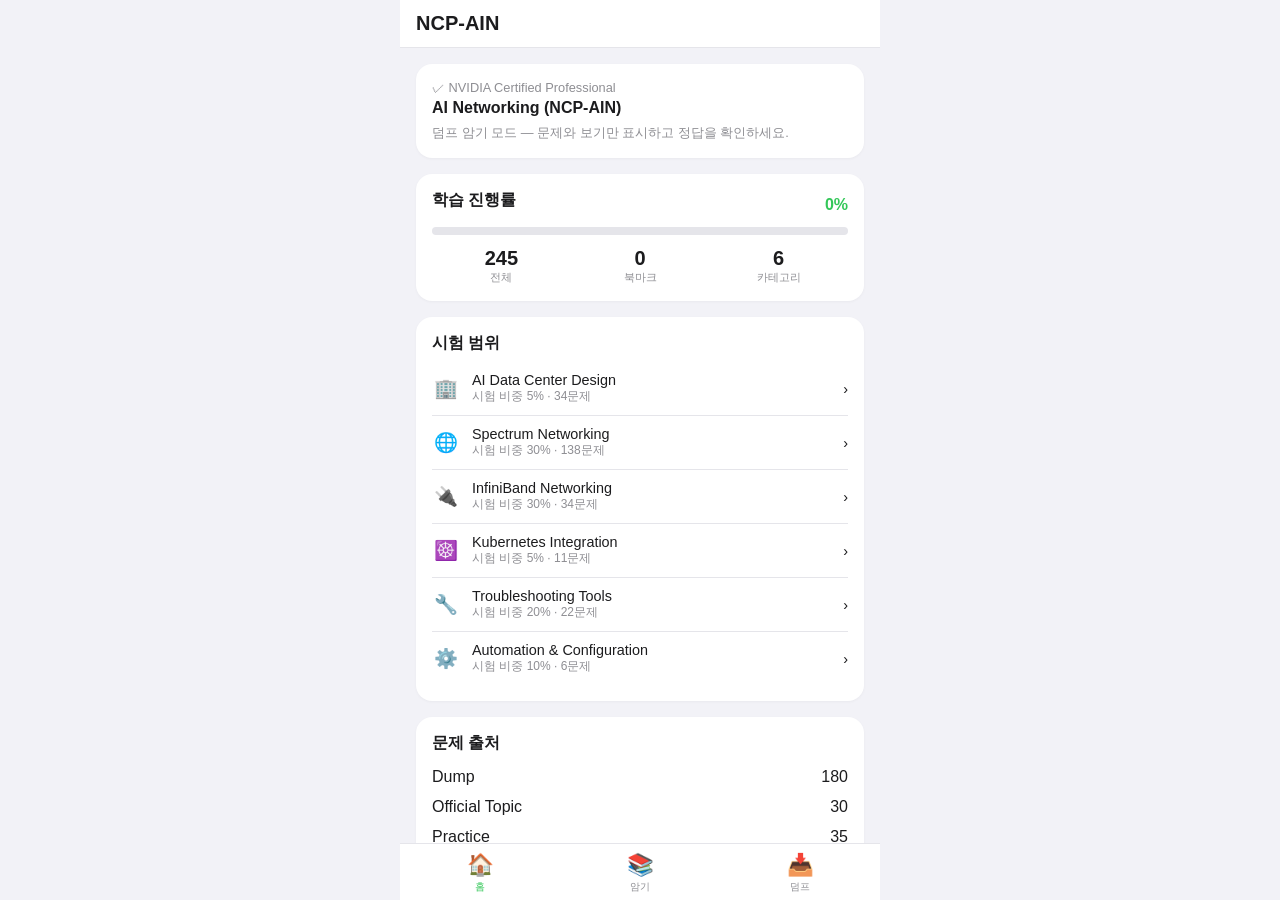
==== web/index.html @ c687dd32 "Add iPhone PWA for Mac-free installation via Safari home screen - Mobile web app with 245 questions," ====
<!DOCTYPE html>
<html lang="ko">
<head>
  <meta charset="UTF-8">
  <meta name="viewport" content="width=device-width, initial-scale=1, maximum-scale=1, user-scalable=no, viewport-fit=cover">
  <meta name="apple-mobile-web-app-capable" content="yes">
  <meta name="apple-mobile-web-app-status-bar-style" content="black-translucent">
  <meta name="apple-mobile-web-app-title" content="NCP-AIN">
  <meta name="theme-color" content="#1a5c2e">
  <title>NCP-AIN 암기</title>
  <link rel="manifest" href="manifest.json">
  <link rel="apple-touch-icon" href="icons/icon-192.png">
  <link rel="stylesheet" href="css/style.css">
</head>
<body>
  <div id="app">
    <header class="top-bar">
      <h1 id="page-title">NCP-AIN</h1>
      <button id="menu-btn" class="icon-btn" aria-label="메뉴" hidden>⋯</button>
    </header>

    <main id="main-content"></main>

    <nav class="tab-bar" role="tablist">
      <button class="tab active" data-tab="home" role="tab">
        <span class="tab-icon">🏠</span><span>홈</span>
      </button>
      <button class="tab" data-tab="study" role="tab">
        <span class="tab-icon">📚</span><span>암기</span>
      </button>
      <button class="tab" data-tab="import" role="tab">
        <span class="tab-icon">📥</span><span>덤프</span>
      </button>
    </nav>
  </div>

  <div id="toast" class="toast" hidden></div>
  <script src="js/app.js" type="module"></script>
</body>
</html>
---- web/css/style.css ----
:root {
  --green: #34c759;
  --green-dark: #1a5c2e;
  --green-light: rgba(52, 199, 89, 0.15);
  --bg: #f2f2f7;
  --card: #ffffff;
  --text: #1c1c1e;
  --text-secondary: #8e8e93;
  --border: #e5e5ea;
  --safe-bottom: env(safe-area-inset-bottom, 0px);
  --safe-top: env(safe-area-inset-top, 0px);
}

* { box-sizing: border-box; -webkit-tap-highlight-color: transparent; }

html, body {
  margin: 0;
  padding: 0;
  font-family: -apple-system, BlinkMacSystemFont, 'SF Pro Text', 'Segoe UI', sans-serif;
  background: var(--bg);
  color: var(--text);
  height: 100%;
  overflow: hidden;
}

#app {
  display: flex;
  flex-direction: column;
  height: 100dvh;
  max-width: 480px;
  margin: 0 auto;
  background: var(--bg);
}

.top-bar {
  padding: calc(12px + var(--safe-top)) 16px 12px;
  background: var(--card);
  border-bottom: 1px solid var(--border);
  display: flex;
  align-items: center;
  justify-content: space-between;
  flex-shrink: 0;
}

.top-bar h1 {
  margin: 0;
  font-size: 1.25rem;
  font-weight: 700;
}

#main-content {
  flex: 1;
  overflow-y: auto;
  -webkit-overflow-scrolling: touch;
  padding: 16px;
  padding-bottom: 8px;
}

.tab-bar {
  display: flex;
  background: var(--card);
  border-top: 1px solid var(--border);
  padding-bottom: var(--safe-bottom);
  flex-shrink: 0;
}

.tab {
  flex: 1;
  display: flex;
  flex-direction: column;
  align-items: center;
  gap: 2px;
  padding: 8px 4px 6px;
  border: none;
  background: none;
  color: var(--text-secondary);
  font-size: 0.65rem;
  cursor: pointer;
}

.tab.active { color: var(--green); }
.tab-icon { font-size: 1.35rem; }

.card {
  background: var(--card);
  border-radius: 16px;
  padding: 16px;
  margin-bottom: 16px;
  box-shadow: 0 1px 3px rgba(0,0,0,0.04);
}

.card h2 { margin: 0 0 8px; font-size: 1rem; }
.card .subtitle { color: var(--text-secondary); font-size: 0.8rem; margin: 0; }

.progress-bar {
  height: 8px;
  background: var(--border);
  border-radius: 4px;
  overflow: hidden;
  margin: 8px 0 12px;
}

.progress-fill {
  height: 100%;
  background: var(--green);
  border-radius: 4px;
  transition: width 0.3s;
}

.stats {
  display: flex;
  text-align: center;
}

.stats > div { flex: 1; }
.stats .num { font-size: 1.25rem; font-weight: 700; }
.stats .label { font-size: 0.7rem; color: var(--text-secondary); }

.category-row {
  display: flex;
  align-items: center;
  gap: 12px;
  padding: 10px 0;
  border: none;
  background: none;
  width: 100%;
  text-align: left;
  font-size: 0.9rem;
  color: var(--text);
  border-bottom: 1px solid var(--border);
  cursor: pointer;
}

.category-row:last-child { border-bottom: none; }
.category-icon { font-size: 1.2rem; width: 28px; text-align: center; }
.category-meta { font-size: 0.75rem; color: var(--text-secondary); }

.chips {
  display: flex;
  gap: 8px;
  overflow-x: auto;
  padding: 8px 0 12px;
  -webkit-overflow-scrolling: touch;
  scrollbar-width: none;
}
.chips::-webkit-scrollbar { display: none; }

.chip {
  flex-shrink: 0;
  padding: 6px 12px;
  border-radius: 999px;
  border: none;
  background: #e5e5ea;
  font-size: 0.75rem;
  font-weight: 500;
  cursor: pointer;
}
.chip.active { background: var(--green-light); color: var(--green-dark); }

.round-banner {
  background: var(--green-light);
  color: var(--green-dark);
  text-align: center;
  padding: 8px;
  font-size: 0.8rem;
  font-weight: 600;
  border-radius: 8px;
  margin-bottom: 12px;
}

.q-header {
  display: flex;
  justify-content: space-between;
  align-items: flex-start;
  margin-bottom: 12px;
  font-size: 0.75rem;
  color: var(--text-secondary);
}

.q-badge {
  display: inline-block;
  padding: 2px 8px;
  border-radius: 999px;
  background: #e5e5ea;
  font-size: 0.65rem;
}

.q-badge.multi { background: #fff3e0; color: #e65100; }

.question-box {
  background: var(--card);
  border-radius: 12px;
  padding: 16px;
  margin-bottom: 12px;
  font-size: 0.95rem;
  font-weight: 500;
  line-height: 1.5;
}

.choice {
  display: flex;
  gap: 12px;
  align-items: flex-start;
  padding: 12px;
  margin-bottom: 8px;
  background: #f2f2f7;
  border-radius: 10px;
  border: 2px solid transparent;
  font-size: 0.875rem;
  line-height: 1.4;
}

.choice.correct {
  background: var(--green-light);
  border-color: var(--green);
}

.choice-label {
  width: 24px;
  height: 24px;
  border-radius: 50%;
  background: #d1d1d6;
  display: flex;
  align-items: center;
  justify-content: center;
  font-weight: 700;
  font-size: 0.75rem;
  flex-shrink: 0;
}

.choice.correct .choice-label {
  background: var(--green);
  color: white;
}

.btn-primary {
  width: 100%;
  padding: 14px;
  border: none;
  border-radius: 12px;
  background: var(--green);
  color: white;
  font-size: 1rem;
  font-weight: 600;
  cursor: pointer;
  margin-top: 8px;
}

.answer-box {
  background: var(--green-light);
  border-radius: 12px;
  padding: 14px;
  margin-top: 12px;
  font-weight: 600;
  font-size: 0.9rem;
}

.nav-bar {
  display: flex;
  justify-content: space-between;
  align-items: center;
  padding: 12px 0;
  margin-top: 8px;
}

.nav-btn {
  background: none;
  border: none;
  color: var(--green);
  font-size: 0.9rem;
  font-weight: 500;
  cursor: pointer;
  padding: 8px 12px;
}

.nav-counter {
  font-size: 0.85rem;
  color: var(--text-secondary);
  font-variant-numeric: tabular-nums;
}

.import-section { margin-bottom: 20px; }
.import-section h3 { margin: 0 0 8px; font-size: 0.95rem; }

.file-btn {
  display: inline-block;
  padding: 12px 16px;
  background: var(--green);
  color: white;
  border-radius: 10px;
  font-weight: 600;
  cursor: pointer;
  margin: 8px 0;
}

.file-btn input { display: none; }

.btn-danger {
  background: none;
  border: none;
  color: #ff3b30;
  font-size: 0.9rem;
  padding: 8px 0;
  cursor: pointer;
}

.toast {
  position: fixed;
  bottom: calc(80px + var(--safe-bottom));
  left: 50%;
  transform: translateX(-50%);
  background: rgba(0,0,0,0.8);
  color: white;
  padding: 10px 20px;
  border-radius: 999px;
  font-size: 0.85rem;
  z-index: 100;
  max-width: 90%;
  text-align: center;
}

.loading {
  text-align: center;
  padding: 40px;
  color: var(--text-secondary);
}

@media (prefers-color-scheme: dark) {
  :root {
    --bg: #000000;
    --card: #1c1c1e;
    --text: #f2f2f7;
    --text-secondary: #8e8e93;
    --border: #38383a;
  }
  .choice { background: #2c2c2e; }
  .chip { background: #38383a; color: var(--text); }
}
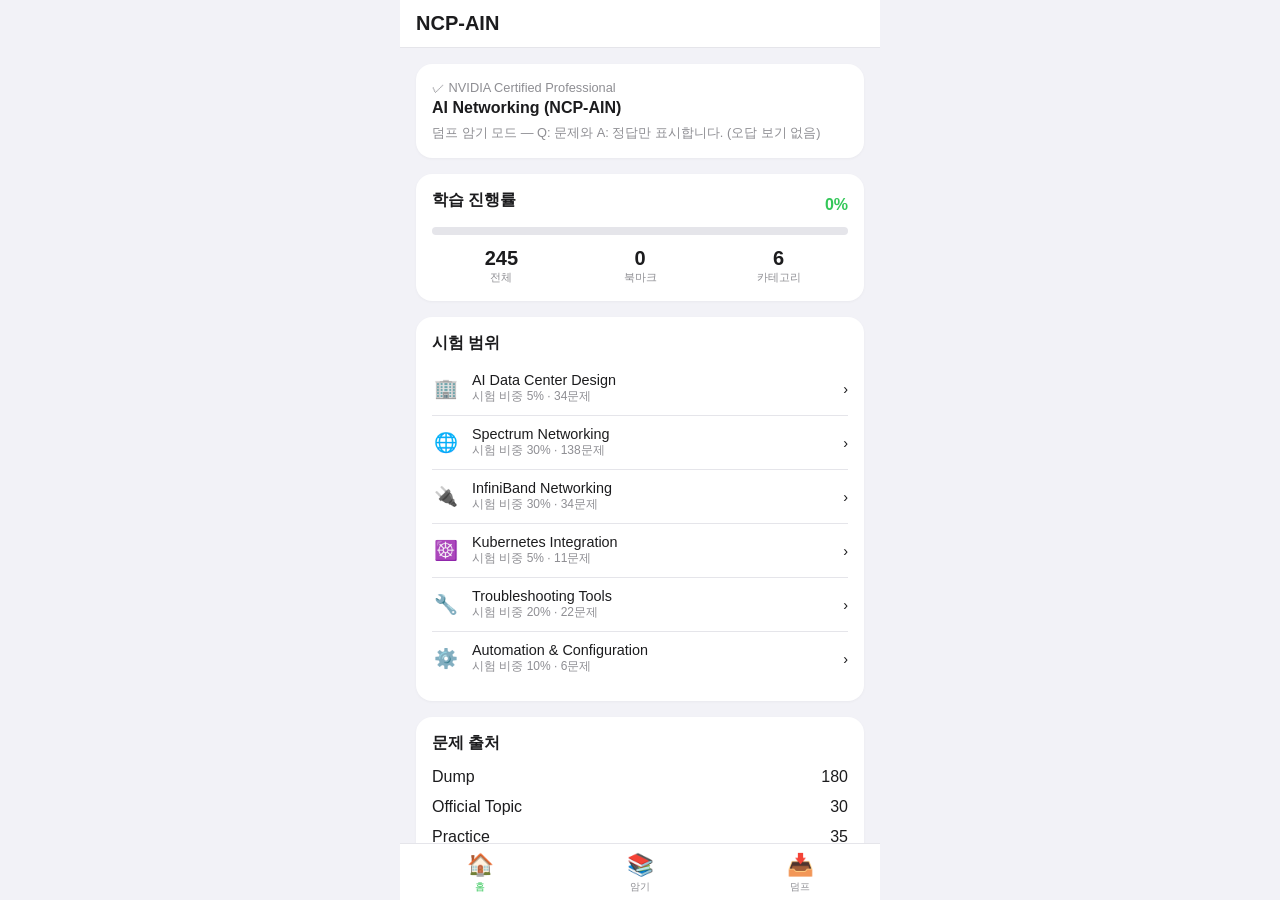
==== commit f8848bb8: "Add cache busting to recover from broken cached app.js Co-authored-by: jjh050713 <jjh050713@users.no" ====
--- a/web/index.html
+++ b/web/index.html
@@ -35,6 +35,6 @@
   </div>
 
   <div id="toast" class="toast" hidden></div>
-  <script src="js/app.js" type="module"></script>
+  <script src="js/app.js?v=5" type="module"></script>
 </body>
 </html>
--- a/web/css/style.css
+++ b/web/css/style.css
@@ -186,6 +186,31 @@
 }
 
 .q-badge.multi { background: #fff3e0; color: #e65100; }
+
+.flashcard {
+  background: var(--card);
+  border-radius: 12px;
+  padding: 16px;
+  margin-bottom: 12px;
+  line-height: 1.6;
+}
+
+.qa-line {
+  margin: 0;
+  font-size: 0.95rem;
+}
+
+.qa-question {
+  font-weight: 500;
+}
+
+.qa-answer {
+  margin-top: 16px;
+  padding-top: 16px;
+  border-top: 1px solid var(--border);
+  color: var(--green-dark);
+  font-weight: 500;
+}
 
 .question-box {
   background: var(--card);
@@ -335,4 +360,5 @@
   }
   .choice { background: #2c2c2e; }
   .chip { background: #38383a; color: var(--text); }
-}
+  .qa-answer { color: var(--green); }
+}
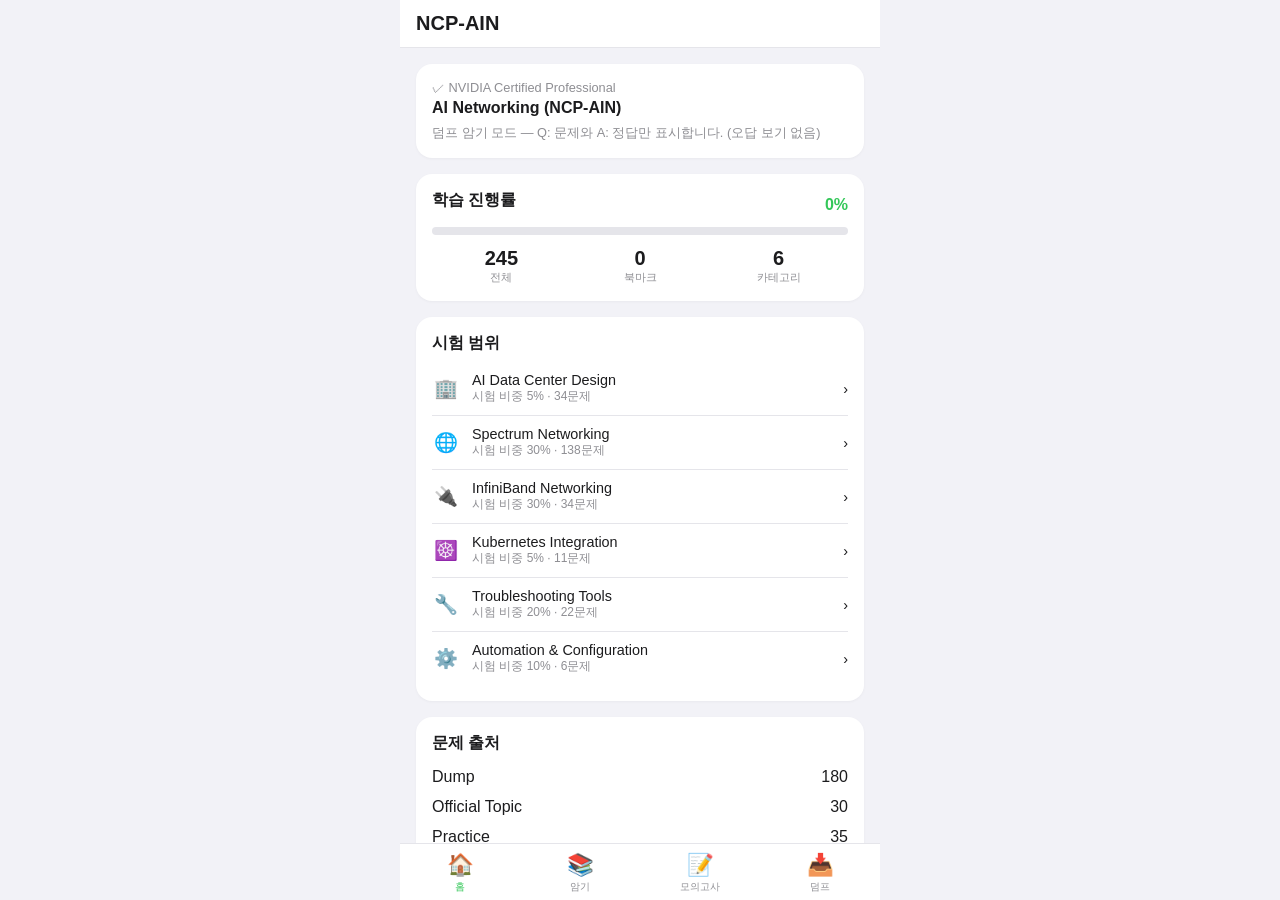
==== commit 0b62a4f0: "Add 120-question mock exam mode New '모의고사' tab (web + iOS) drawing exclusively from the 120-item HWP" ====
--- a/web/index.html
+++ b/web/index.html
@@ -28,6 +28,9 @@
       <button class="tab" data-tab="study" role="tab">
         <span class="tab-icon">📚</span><span>암기</span>
       </button>
+      <button class="tab" data-tab="exam" role="tab">
+        <span class="tab-icon">📝</span><span>모의고사</span>
+      </button>
       <button class="tab" data-tab="import" role="tab">
         <span class="tab-icon">📥</span><span>덤프</span>
       </button>
@@ -35,6 +38,48 @@
   </div>
 
   <div id="toast" class="toast" hidden></div>
-  <script src="js/app.js?v=5" type="module"></script>
+  <script>
+    (function () {
+      var KEY = 'ncpain_cache_reset_v7';
+
+      function loadApp() {
+        var s = document.createElement('script');
+        s.src = 'js/app.js?v=7';
+        document.body.appendChild(s);
+      }
+
+      if (sessionStorage.getItem(KEY)) {
+        loadApp();
+        return;
+      }
+
+      function done() {
+        sessionStorage.setItem(KEY, '1');
+        location.reload();
+      }
+
+      var tasks = [];
+      if ('serviceWorker' in navigator) {
+        tasks.push(
+          navigator.serviceWorker.getRegistrations().then(function (regs) {
+            return Promise.all(regs.map(function (r) { return r.unregister(); }));
+          })
+        );
+      }
+      if ('caches' in window) {
+        tasks.push(
+          caches.keys().then(function (keys) {
+            return Promise.all(keys.map(function (k) { return caches.delete(k); }));
+          })
+        );
+      }
+      if (!tasks.length) {
+        sessionStorage.setItem(KEY, '1');
+        loadApp();
+        return;
+      }
+      Promise.all(tasks).then(done).catch(done);
+    })();
+  </script>
 </body>
 </html>
--- a/web/css/style.css
+++ b/web/css/style.css
@@ -350,6 +350,104 @@
   color: var(--text-secondary);
 }
 
+.exam-intro h2 { margin: 4px 0 8px; }
+
+.exam-restart-link {
+  display: block;
+  width: 100%;
+  text-align: center;
+  margin-top: 12px;
+}
+
+.exam-progress-row {
+  display: flex;
+  justify-content: space-between;
+  font-size: 0.8rem;
+  color: var(--text-secondary);
+  margin-bottom: 6px;
+}
+
+.exam-choices {
+  display: flex;
+  flex-direction: column;
+  gap: 10px;
+  margin-bottom: 12px;
+}
+
+.exam-choice {
+  display: flex;
+  gap: 12px;
+  align-items: flex-start;
+  padding: 12px;
+  background: #f2f2f7;
+  border-radius: 10px;
+  border: 2px solid transparent;
+  font-size: 0.9rem;
+  line-height: 1.4;
+  text-align: left;
+  cursor: pointer;
+  color: var(--text);
+  font-family: inherit;
+}
+
+.exam-choice.selected {
+  background: var(--green-light);
+  border-color: var(--green);
+}
+
+.exam-choice.selected .choice-label {
+  background: var(--green);
+  color: white;
+}
+
+.exam-submit-btn {
+  flex: 1;
+  margin: 0 8px;
+}
+
+.exam-result-card { text-align: center; }
+
+.exam-score-big {
+  font-size: 2.75rem;
+  font-weight: 800;
+  color: var(--green);
+  margin: 8px 0 4px;
+}
+
+.exam-score-big span {
+  font-size: 1.5rem;
+  color: var(--text-secondary);
+  font-weight: 600;
+}
+
+.exam-score-percent {
+  font-size: 1rem;
+  font-weight: 600;
+  color: var(--text-secondary);
+  margin-bottom: 12px;
+}
+
+.review-item {
+  padding: 12px 0;
+  border-bottom: 1px solid var(--border);
+}
+
+.review-item:last-child { border-bottom: none; }
+
+.review-q {
+  margin: 0 0 6px;
+  font-size: 0.85rem;
+  font-weight: 500;
+}
+
+.review-line {
+  margin: 2px 0;
+  font-size: 0.8rem;
+  color: var(--text-secondary);
+}
+
+.review-correct { color: var(--green-dark); }
+
 @media (prefers-color-scheme: dark) {
   :root {
     --bg: #000000;
@@ -361,4 +459,6 @@
   .choice { background: #2c2c2e; }
   .chip { background: #38383a; color: var(--text); }
   .qa-answer { color: var(--green); }
-}
+  .exam-choice { background: #2c2c2e; color: var(--text); }
+  .review-correct { color: var(--green); }
+}
